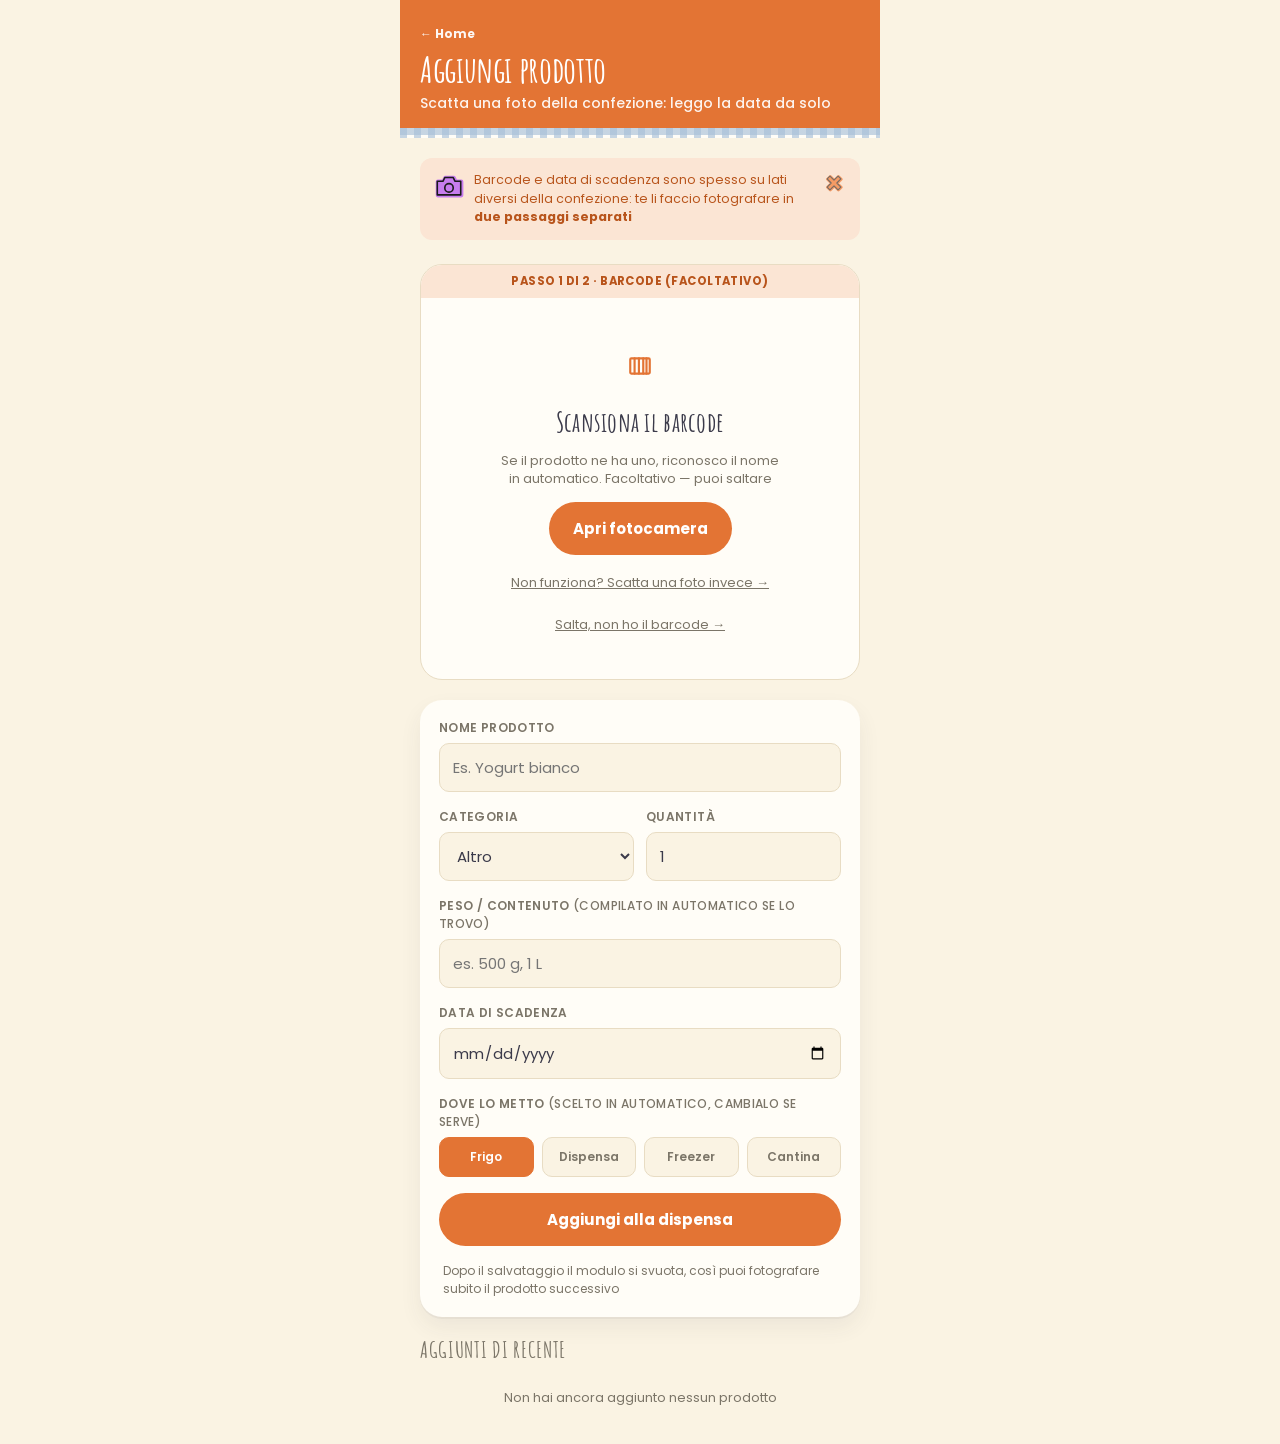
==== aggiungi-prodotto.html @ c65308cb "Set di 35 icone SVG disegnate (contorno nero, alone a pennarello) al posto delle emoji Co-Authored-B" ====
<!DOCTYPE html>
<html lang="it">
<head>
<meta charset="UTF-8">
<meta name="viewport" content="width=device-width, initial-scale=1.0, viewport-fit=cover">
<title>Lo Stipo — Aggiungi prodotto</title>
<script src="https://cdnjs.cloudflare.com/ajax/libs/tesseract.js/5.0.4/tesseract.min.js"></script>
<script src="https://cdn.jsdelivr.net/npm/@zxing/library@0.20.0/umd/index.min.js"></script>
<style>
  :root {
    --bg: #F7F7F5;
    --surface: #FFFFFF;
    --border: #E4E4E0;
    --text: #1C1C1A;
    --text-muted: #6B6B66;
    --accent: #2F6F4E;
    --accent-soft: #E8F1EC;
    --danger: #B3413A;
    --radius: 14px;
    font-family: -apple-system, BlinkMacSystemFont, "Segoe UI", Roboto, sans-serif;
  }

  * { box-sizing: border-box; }

  body {
    margin: 0;
    background: var(--bg);
    color: var(--text);
    min-height: 100vh;
    display: flex;
    justify-content: center;
  }

  .app {
    width: 100%;
    max-width: 480px;
    min-height: 100vh;
    background: var(--bg);
    display: flex;
    flex-direction: column;
  }

  header {
    padding: 20px 20px 16px;
    border-bottom: 1px solid var(--border);
    background: var(--surface);
    position: sticky;
    top: 0;
    z-index: 5;
  }

  header h1 {
    font-size: 19px;
    margin: 0;
    font-weight: 600;
    letter-spacing: -0.01em;
  }

  header p {
    margin: 4px 0 0;
    font-size: 13px;
    color: var(--text-muted);
  }

  main {
    flex: 1;
    padding: 20px;
    display: flex;
    flex-direction: column;
    gap: 20px;
  }

  /* --- Capture zone --- */
  .tip-banner {
    background: var(--accent-soft);
    border-radius: 12px;
    padding: 13px 14px;
    display: flex;
    align-items: flex-start;
    gap: 10px;
    margin-bottom: 4px;
  }

  .tip-icon { font-size: 18px; line-height: 1.4; }

  .tip-text {
    flex: 1;
    font-size: 12.5px;
    line-height: 1.5;
    color: var(--accent-ink);
  }

  .tip-dismiss {
    background: none;
    border: none;
    color: var(--accent-ink);
    opacity: 0.6;
    font-size: 14px;
    cursor: pointer;
    padding: 2px;
    flex-shrink: 0;
  }

  .capture-card {
    background: var(--surface);
    border: 1px solid var(--border);
    border-radius: var(--radius);
    overflow: hidden;
  }

  .step-indicator {
    font-size: 11.5px;
    font-weight: 700;
    text-transform: uppercase;
    letter-spacing: 0.04em;
    color: var(--accent-ink);
    background: var(--accent-soft);
    padding: 8px 16px;
    text-align: center;
  }

  .back-to-step-link {
    display: block;
    width: 100%;
    text-align: left;
    background: none;
    border: none;
    border-bottom: 1px solid var(--border);
    color: var(--text-muted);
    font-size: 12px;
    font-weight: 600;
    padding: 10px 16px;
    cursor: pointer;
  }

  .capture-empty {
    padding: 40px 20px;
    text-align: center;
    display: flex;
    flex-direction: column;
    align-items: center;
    gap: 14px;
  }

  .capture-icon {
    width: 56px;
    height: 56px;
    border-radius: 50%;
    background: var(--accent-soft);
    display: flex;
    align-items: center;
    justify-content: center;
  }

  .capture-icon svg { width: 26px; height: 26px; stroke: var(--accent); }

  .capture-empty h2 {
    font-size: 15px;
    margin: 0;
    font-weight: 600;
  }

  .capture-empty p {
    font-size: 13px;
    color: var(--text-muted);
    margin: 0;
    max-width: 280px;
    line-height: 1.4;
  }

  .btn {
    appearance: none;
    border: none;
    border-radius: 10px;
    padding: 13px 20px;
    font-size: 15px;
    font-weight: 600;
    cursor: pointer;
    display: inline-flex;
    align-items: center;
    justify-content: center;
    gap: 8px;
    transition: transform 0.08s ease, opacity 0.15s ease;
    width: 100%;
  }
  .btn:active { transform: scale(0.98); }
  .btn:disabled { opacity: 0.5; cursor: not-allowed; }

  .btn-primary { background: var(--accent); color: white; }
  .btn-secondary { background: var(--accent-soft); color: var(--accent-ink); }
  .btn-ghost { background: transparent; color: var(--text-muted); }

  .live-scan-wrap {
    position: relative;
    background: #000;
    overflow: hidden;
  }

  #barcode-video {
    width: 100%;
    display: block;
    max-height: 300px;
    object-fit: cover;
  }

  .scan-target-box {
    position: absolute;
    top: 50%;
    left: 50%;
    transform: translate(-50%, -50%);
    width: 78%;
    height: 34%;
    border: 2px solid var(--accent);
    border-radius: 10px;
    box-shadow: 0 0 0 2000px rgba(0,0,0,0.35);
    pointer-events: none;
  }

  .scan-hint {
    text-align: center;
    font-size: 12.5px;
    color: var(--text-muted);
    padding: 12px 16px 4px;
  }

  .error-banner-inline {
    margin: 0 16px 10px;
    background: var(--danger-soft);
    color: var(--danger);
    border-radius: 10px;
    padding: 11px 13px;
    font-size: 12.5px;
    line-height: 1.5;
  }

  .manual-entry-link {
    background: none;
    border: none;
    color: var(--text-muted);
    font-size: 13px;
    text-decoration: underline;
    cursor: pointer;
    padding: 4px 0;
    font-family: inherit;
  }


  /* --- Wizard data --- */
  .wiz { padding: 18px 16px 8px; }
  .wiz-title { font-size: 18px; margin: 0 0 12px; }
  .wiz-summary { display: flex; align-items: center; gap: 6px; margin-bottom: 12px; }
  .wiz-part { flex: 1; border: 1.5px dashed var(--border); background: var(--surface); border-radius: 10px; padding: 10px 4px; font-size: 14px; font-weight: 700; color: var(--text-muted); cursor: pointer; font-family: inherit; }
  .wiz-part.active { border-style: solid; border-color: var(--accent-ink); color: var(--accent-ink); background: var(--accent-soft); }
  .wiz-part.filled { border-style: solid; border-color: var(--border); color: var(--text); }
  .wiz-sep { color: var(--text-muted); font-weight: 700; }
  .wiz-msg { font-size: 15px; font-weight: 700; color: var(--accent-ink); margin: 0 0 10px; }
  .wiz-hint { font-size: 12.5px; color: var(--text-muted); margin: 0 0 10px; }
  .wiz-grid { display: grid; gap: 8px; }
  .wiz-grid.cols-3 { grid-template-columns: repeat(3, 1fr); }
  .wiz-grid.cols-4 { grid-template-columns: repeat(4, 1fr); }
  .wiz-grid.cols-7 { grid-template-columns: repeat(7, 1fr); }
  .wiz-btn { border: 1px solid var(--border); background: var(--surface); border-radius: 12px; padding: 14px 0; font-size: 16px; font-weight: 700; color: var(--text); cursor: pointer; font-family: inherit; }
  .wiz-btn.small { padding: 11px 0; font-size: 14px; }
  .wiz-btn:active { background: var(--accent-soft); border-color: var(--accent-ink); }
  .wiz-btn:disabled { opacity: .35; }
  .wiz-skip { margin-top: 10px; width: 100%; border: 1.5px solid var(--accent); background: transparent; color: var(--accent-ink); border-radius: 12px; padding: 13px; font-size: 14px; font-weight: 700; cursor: pointer; font-family: inherit; }
  .wiz-done { display: flex; align-items: center; justify-content: space-between; gap: 10px; background: var(--accent-soft); border-radius: 12px; padding: 14px; }
  .wiz-done b { font-size: 17px; color: var(--accent-ink); }
  .wiz-extra { margin-top: 14px; padding-top: 12px; border-top: 1px solid var(--border); }
  .wiz-extra input { width: 100%; padding: 12px; border: 1px solid var(--border); border-radius: 10px; font-size: 15px; font-family: inherit; }
  .planb-wrap { padding: 4px 16px 14px; text-align: center; }
  .nodb { padding: 0 16px 6px; }
  .nodb label { display:block; font-size: 13px; font-weight: 700; margin-bottom: 6px; }
  .nodb input[type=text] { width:100%; padding: 12px; border: 1px solid var(--border); border-radius: 10px; font-size: 15px; font-family: inherit; }
  .nodb-thumb { width: 64px; height: 64px; object-fit: cover; border-radius: 10px; border: 1px solid var(--border); display:none; }

  #camera-input { display: none; }

  .preview-wrap {
    position: relative;
  }

  .preview-wrap img {
    width: 100%;
    display: block;
    max-height: 280px;
    object-fit: cover;
  }

  .retake-btn {
    position: absolute;
    top: 12px;
    right: 12px;
    background: rgba(28,28,26,0.65);
    color: white;
    border: none;
    border-radius: 8px;
    padding: 7px 12px;
    font-size: 12px;
    font-weight: 600;
    cursor: pointer;
    backdrop-filter: blur(4px);
  }

  /* --- OCR status --- */
  .ocr-status {
    display: flex;
    align-items: center;
    gap: 10px;
    padding: 12px 16px;
    font-size: 13px;
    color: var(--text-muted);
    border-top: 1px solid var(--border);
  }

  .barcode-status {
    display: flex;
    align-items: center;
    padding: 10px 16px;
    font-size: 12.5px;
    color: var(--accent-ink);
    background: var(--accent-soft);
  }

  .barcode-status.found { background: var(--blue-soft, #E3ECF5); color: #3F6A93; font-size: 14px; font-weight: 700; }

  .spinner {
    width: 15px;
    height: 15px;
    border: 2px solid var(--border);
    border-top-color: var(--accent-ink);
    border-radius: 50%;
    animation: spin 0.7s linear infinite;
    flex-shrink: 0;
  }

  @keyframes spin { to { transform: rotate(360deg); } }

  .date-confirm-panel {
    padding: 18px 16px;
    border-top: 1px solid var(--border);
  }

  .confirm-label {
    font-size: 12px;
    color: var(--text-muted);
    margin: 0 0 6px;
    font-weight: 600;
    text-transform: uppercase;
    letter-spacing: 0.03em;
    text-align: center;
  }

  .confirm-date-big {
    font-size: 26px;
    font-weight: 700;
    text-align: center;
    letter-spacing: -0.01em;
    margin-bottom: 4px;
  }

  .confirm-question {
    font-size: 13.5px;
    color: var(--text-muted);
    text-align: center;
    margin: 0 0 14px;
  }

  .confirm-actions {
    display: flex;
    gap: 8px;
  }

  .btn-confirm { width: auto; flex: 1; padding: 12px 10px; font-size: 13.5px; }

  .alt-dates-row {
    margin-top: 16px;
    padding-top: 14px;
    border-top: 1px dashed var(--border);
  }

  .alt-dates-label {
    font-size: 12px;
    color: var(--text-muted);
    margin: 0 0 8px;
    text-align: center;
  }

  .date-chip-row {
    display: flex;
    flex-wrap: wrap;
    gap: 8px;
    justify-content: center;
  }

  .date-chip {
    background: var(--accent-soft);
    color: var(--accent-ink);
    border: 1px solid transparent;
    border-radius: 999px;
    padding: 7px 14px;
    font-size: 13px;
    font-weight: 600;
    cursor: pointer;
  }

  .date-chip.selected {
    background: var(--accent);
    color: white;
  }

  .confirmed-badge {
    display: flex;
    align-items: center;
    justify-content: center;
    gap: 8px;
    color: var(--accent-ink);
    font-weight: 700;
    font-size: 14px;
  }

  .confirmed-badge svg {
    width: 18px;
    height: 18px;
    stroke: var(--accent);
    stroke-width: 3;
    background: var(--accent-soft);
    border-radius: 50%;
    padding: 3px;
    box-sizing: content-box;
  }

  /* --- Form --- */
  .form-card {
    background: var(--surface);
    border: 1px solid var(--border);
    border-radius: var(--radius);
    padding: 18px;
    display: flex;
    flex-direction: column;
    gap: 16px;
  }

  .field label {
    display: block;
    font-size: 12px;
    font-weight: 600;
    color: var(--text-muted);
    text-transform: uppercase;
    letter-spacing: 0.03em;
    margin-bottom: 6px;
  }

  .field input,
  .field select {
    width: 100%;
    padding: 12px 13px;
    border-radius: 10px;
    border: 1px solid var(--border);
    background: var(--bg);
    font-size: 15px;
    color: var(--text);
    font-family: inherit;
  }

  .field input:focus,
  .field select:focus {
    outline: 2px solid var(--accent);
    outline-offset: -1px;
    background: var(--surface);
  }

  .new-category-row {
    display: flex;
    gap: 8px;
    margin-top: 8px;
  }

  .new-category-row input {
    flex: 1;
    padding: 10px 12px;
    border-radius: 8px;
    border: 1px solid var(--border);
    background: var(--surface);
    font-size: 13.5px;
    font-family: inherit;
    color: var(--text);
  }

  .new-category-save-btn {
    background: var(--accent);
    color: white;
    border: none;
    border-radius: 8px;
    padding: 0 14px;
    font-size: 13px;
    font-weight: 600;
    cursor: pointer;
  }

  .row-2 {
    display: grid;
    grid-template-columns: 1fr 1fr;
    gap: 12px;
  }

  .location-row {
    display: grid;
    grid-template-columns: repeat(4, 1fr);
    gap: 8px;
  }

  .location-pill {
    border: 1px solid var(--border);
    background: var(--bg);
    border-radius: 10px;
    padding: 10px 4px;
    text-align: center;
    font-size: 12px;
    font-weight: 600;
    color: var(--text-muted);
    cursor: pointer;
  }

  .location-pill.selected {
    border-color: var(--accent-ink);
    background: var(--accent-soft);
    color: var(--accent-ink);
  }

  /* --- Toast --- */
  .toast {
    position: fixed;
    bottom: 24px;
    left: 50%;
    transform: translateX(-50%) translateY(20px);
    background: var(--text);
    color: white;
    padding: 12px 20px;
    border-radius: 999px;
    font-size: 13px;
    font-weight: 600;
    opacity: 0;
    transition: all 0.25s ease;
    pointer-events: none;
    white-space: nowrap;
  }

  .toast.show {
    opacity: 1;
    transform: translateX(-50%) translateY(0);
  }

  /* --- Recent list --- */
  .recent-section h3 {
    font-size: 13px;
    color: var(--text-muted);
    text-transform: uppercase;
    letter-spacing: 0.03em;
    margin: 0 0 10px;
  }

  .recent-item {
    display: flex;
    align-items: center;
    justify-content: space-between;
    background: var(--surface);
    border: 1px solid var(--border);
    border-radius: 10px;
    padding: 12px 14px;
    margin-bottom: 8px;
    font-size: 14px;
  }

  .recent-item .name { font-weight: 600; }
  .recent-item .meta { font-size: 12px; color: var(--text-muted); margin-top: 2px; }
  .recent-item .badge {
    font-size: 12px;
    font-weight: 700;
    padding: 4px 9px;
    border-radius: 999px;
    background: var(--accent-soft);
    color: var(--accent-ink);
    white-space: nowrap;
  }

  .empty-recent {
    font-size: 13px;
    color: var(--text-muted);
    text-align: center;
    padding: 16px 0;
  }

  .hint {
    font-size: 12px;
    color: var(--text-muted);
    line-height: 1.5;
    display: flex;
    gap: 8px;
    padding: 0 4px;
  }
</style>
<script src="storage-shim.js?v=7"></script>
<script src="scanner.js?v=7"></script>
<script src="date-reader.js?v=7"></script>
<script src="product-rules.js?v=10"></script>
<script src="date-picker.js?v=9"></script>
<link rel="preconnect" href="https://fonts.googleapis.com">
<link href="https://fonts.googleapis.com/css2?family=Amatic+SC:wght@700&family=Poppins:wght@400;500;600;700&display=swap" rel="stylesheet">
<link rel="stylesheet" href="theme.css?v=5">
<link rel="icon" type="image/svg+xml" href="assets/logo.svg">
<link rel="apple-touch-icon" href="assets/icon-180.png">
<link rel="manifest" href="manifest.webmanifest">
<meta name="theme-color" content="#E37434">
</head>
<body class="pg-orange">
<div class="app">
  <header>
    <a href="index.html" style="font-size: 12px; color: var(--text-muted); text-decoration: none; font-weight: 600;">← Home</a>
    <h1 style="margin-top: 6px;">Aggiungi prodotto</h1>
    <p>Scatta una foto della confezione: leggo la data da solo</p>
  </header>

  <main>
    <div id="tip-banner" class="tip-banner" style="display:none;">
      <span class="tip-icon"><img class="ic" src="assets/icons/fotocamera.svg" alt=""></span>
      <span class="tip-text">Barcode e data di scadenza sono spesso su lati diversi della confezione: te li faccio fotografare in <strong>due passaggi separati</strong></span>
      <button id="tip-dismiss-btn" class="tip-dismiss" aria-label="Chiudi suggerimento"><img class="ic" src="assets/icons/chiudi.svg" alt=""></button>
    </div>

    <div class="capture-card">
      <div class="step-indicator" id="step-indicator">Passo 1 di 2 · Barcode (facoltativo)</div>

      <!-- STEP 1: barcode -->
      <div id="step1-barcode">
        <div id="barcode-empty-state" class="capture-empty">
          <div class="capture-icon">
            <svg viewBox="0 0 24 24" fill="none" stroke-width="2" stroke-linecap="round" stroke-linejoin="round">
              <rect x="3" y="5" width="18" height="14" rx="1"></rect>
              <line x1="7" y1="5" x2="7" y2="19"></line>
              <line x1="11" y1="5" x2="11" y2="19"></line>
              <line x1="15" y1="5" x2="15" y2="19"></line>
              <line x1="18" y1="5" x2="18" y2="19"></line>
            </svg>
          </div>
          <h2>Scansiona il barcode</h2>
          <p>Se il prodotto ne ha uno, riconosco il nome in automatico. Facoltativo — puoi saltare</p>
          <button type="button" id="start-live-scan-btn" class="btn btn-primary" style="width: auto; padding-left: 24px; padding-right: 24px;">
            Apri fotocamera
          </button>
          <button type="button" id="use-static-photo-btn" class="manual-entry-link">Non funziona? Scatta una foto invece →</button>
          <button type="button" id="skip-barcode-btn" class="manual-entry-link">Salta, non ho il barcode →</button>
        </div>

        <div id="live-scan-view" style="display:none;">
          <div class="live-scan-wrap">
            <video id="barcode-video" autoplay playsinline muted></video>
            <div class="scan-target-box"></div>
          </div>
          <p class="scan-hint">Inquadra il barcode, si legge da solo</p>
          <div id="live-scan-error" class="error-banner-inline" style="display:none;"></div>
          <div style="padding: 0 16px 16px;">
            <button type="button" id="cancel-live-scan-btn" class="manual-entry-link">Annulla</button>
          </div>
        </div>

        <div id="barcode-preview-state" style="display:none;">
          <div class="preview-wrap">
            <img id="barcode-preview-img" src="" alt="Anteprima barcode">
            <button class="retake-btn" id="barcode-retake-btn">Rifai foto</button>
          </div>
          <div id="barcode-result-status" class="barcode-status">
            <span id="barcode-result-text">Cerco il barcode...</span>
          </div>
          <div id="nodb-panel" class="nodb" style="display:none;">
            <label for="nodb-name">Come si chiama il prodotto?</label>
            <input type="text" id="nodb-name" placeholder="Es. Latte Nesquik" autocomplete="off">
            <div id="nodb-suggestions" class="date-chip-row" style="margin-top:8px;"></div>
            <div style="display:flex; gap:10px; align-items:center; margin-top:10px;">
              <button type="button" id="nodb-photo-btn" class="btn btn-secondary" style="flex:1;"><img class="ic" src="assets/icons/fotocamera.svg" alt=""> Oppure fotografa il prodotto</button>
              <img id="nodb-thumb" class="nodb-thumb" alt="Foto prodotto">
            </div>
            <p id="nodb-status" style="font-size:12.5px;color:var(--text-muted);margin:6px 0 0;"></p>
            <input type="file" id="nodb-photo-input" accept="image/*" capture="environment" style="display:none;">
          </div>
          <div style="padding: 14px 16px;">
            <button type="button" id="continue-to-step2-btn" class="btn btn-primary">Continua → Scadenza</button>
          </div>
        </div>

        <input type="file" id="barcode-input" accept="image/*" capture="environment" style="display:none;">
      </div>

      <!-- STEP 2: data di scadenza -->
      <div id="step2-date" style="display:none;">
        <button type="button" id="back-to-barcode-btn" class="back-to-step-link">← Torna al barcode</button>

        <div id="date-wizard" class="wiz">
          <h2 class="wiz-title">Quando scade?</h2>
          <div id="date-picker-mount"></div>
        </div>

        <div class="planb-wrap">
          <button type="button" id="toggle-planb-btn" class="manual-entry-link"><img class="ic" src="assets/icons/fotocamera.svg" alt=""> Piano B: provo a leggerla con la fotocamera (sperimentale)</button>
        </div>

        <div id="capture-empty-state" class="capture-empty" style="display:none;">
          <div class="capture-icon">
            <svg viewBox="0 0 24 24" fill="none" stroke-width="2" stroke-linecap="round" stroke-linejoin="round">
              <path d="M23 19a2 2 0 0 1-2 2H3a2 2 0 0 1-2-2V8a2 2 0 0 1 2-2h4l2-3h6l2 3h4a2 2 0 0 1 2 2z"></path>
              <circle cx="12" cy="13" r="4"></circle>
            </svg>
          </div>
          <h2>Piano B · fotocamera</h2>
          <p>Inquadra la data stampata sulla confezione, meglio se a fuoco e ben illuminata</p>
          <button type="button" id="start-live-date-btn" class="btn btn-primary" style="width: auto; padding-left: 24px; padding-right: 24px;">
            Leggi la data con la fotocamera
          </button>
          <label for="camera-input" class="manual-entry-link" style="cursor:pointer;">Preferisco scattare una foto →</label>
          <button type="button" id="manual-entry-link" class="manual-entry-link">↑ Torno a inserirla a mano</button>
        </div>

        <div id="live-date-view" style="display:none;">
          <div class="live-scan-wrap" id="date-video-wrap" style="margin:0 auto;">
            <video id="date-video" autoplay playsinline muted style="width:100%;height:100%;max-height:none;object-fit:cover;"></video>
            <div class="scan-target-box" style="width:90%;height:30%;"></div>
          </div>
          <p class="scan-hint" id="live-date-hint">Avvio…</p>
          <div style="padding:0 16px;"><img id="date-debug-img" alt="" style="width:100%;max-height:90px;object-fit:contain;background:#fff;border:1px solid var(--border);border-radius:8px;display:none;"></div>
          <div id="live-date-error" class="error-banner-inline" style="display:none;"></div>
          <div style="padding: 0 16px 8px;">
            <button type="button" id="read-now-btn" class="btn btn-secondary"><img class="ic" src="assets/icons/fotocamera.svg" alt=""> Leggi adesso</button>
          </div>
          <div style="padding: 0 16px 16px;">
            <button type="button" id="cancel-live-date-btn" class="manual-entry-link">Preferisco scriverla io ↓</button>
          </div>
        </div>

        <div id="preview-state" style="display:none;">
          <div class="preview-wrap">
            <img id="preview-img" src="" alt="Anteprima prodotto">
            <button class="retake-btn" id="retake-btn">Rifai foto</button>
          </div>
          <div id="ocr-status" class="ocr-status" style="display:none;">
            <div class="spinner"></div>
            <span id="ocr-status-text">Leggo l'etichetta...</span>
          </div>
          <div id="date-confirm-panel" class="date-confirm-panel" style="display:none;">
            <div id="date-found-view">
              <p class="confirm-label">Data trovata nella foto</p>
              <div class="confirm-date-big" id="confirm-date-text">—</div>
              <p class="confirm-question">È corretta?</p>
              <div class="confirm-actions">
                <button class="btn btn-primary btn-confirm" id="confirm-yes-btn"><img class="ic" src="assets/icons/conferma.svg" alt=""> Sì, è corretta</button>
                <button class="btn btn-secondary btn-confirm" id="confirm-edit-btn"><img class="ic" src="assets/icons/modifica.svg" alt=""> Modifica</button>
              </div>
              <div id="alt-dates-row" class="alt-dates-row" style="display:none;">
                <p class="alt-dates-label">Altre date trovate nella foto</p>
                <div class="date-chip-row" id="alt-dates-chips"></div>
              </div>
            </div>
            <div id="date-notfound-view" style="display:none;">
              <p class="confirm-label">Non sono riuscito a leggere una data</p>
              <p class="confirm-question" style="margin-top:2px;">Inseriscila tu qui sotto, nel campo "Data di scadenza" ↓</p>
            </div>
            <div id="date-confirmed-view" style="display:none;">
              <div class="confirmed-badge">
                <svg viewBox="0 0 24 24" fill="none" stroke-linecap="round" stroke-linejoin="round"><polyline points="20 6 9 17 4 12"></polyline></svg>
                <span id="confirmed-date-text">Data confermata</span>
              </div>
            </div>
          </div>
        </div>

        <input type="file" id="camera-input" accept="image/*" capture="environment">
      </div>
    </div>

    <div class="form-card">
      <div class="field">
        <label for="product-name">Nome prodotto</label>
        <input type="text" id="product-name" placeholder="Es. Yogurt bianco">
      </div>

      <div class="row-2">
        <div class="field">
          <label for="product-category">Categoria</label>
          <select id="product-category">
            <option value="latticini">🥛 Latticini</option>
            <option value="carne">🥩 Carne</option>
            <option value="pesce">🐟 Pesce</option>
            <option value="frutta_verdura">🥦 Frutta e verdura</option>
            <option value="dispensa_secca">🥫 Dispensa</option>
            <option value="uova">🥚 Uova</option>
            <option value="surgelati">🧊 Surgelati</option>
            <option value="bevande">🥤 Bevande</option>
            <option value="altro" selected>Altro</option>
            <option value="__new__">+ Nuova categoria...</option>
          </select>
          <div id="new-category-row" class="new-category-row" style="display:none;">
            <input type="text" id="new-category-input" placeholder="Nome categoria">
            <button type="button" id="new-category-save" class="new-category-save-btn">Salva</button>
          </div>
        </div>
        <div class="field">
          <label for="product-qty">Quantità</label>
          <input type="number" id="product-qty" value="1" min="1">
        </div>
      </div>

      <div class="field">
        <label for="product-weight">Peso / contenuto <span style="font-weight:500;color:var(--text-muted);">(compilato in automatico se lo trovo)</span></label>
        <input type="text" id="product-weight" placeholder="es. 500 g, 1 L" maxlength="24">
      </div>

      <div class="field">
        <label for="product-date">Data di scadenza</label>
        <input type="date" id="product-date">
      </div>

      <div class="field">
        <label>Dove lo metto <span style="font-weight:500;color:var(--text-muted);">(scelto in automatico, cambialo se serve)</span></label>
        <div class="location-row" id="location-row">
          <div class="location-pill selected" data-location="frigo">Frigo</div>
          <div class="location-pill" data-location="dispensa">Dispensa</div>
          <div class="location-pill" data-location="freezer">Freezer</div>
          <div class="location-pill" data-location="cantina">Cantina</div>
        </div>
      </div>

      <button class="btn btn-primary" id="save-btn">Aggiungi alla dispensa</button>
      <div class="hint">Dopo il salvataggio il modulo si svuota, così puoi fotografare subito il prodotto successivo</div>
    </div>

    <div class="recent-section">
      <h3>Aggiunti di recente</h3>
      <div id="recent-list"></div>
    </div>
  </main>
</div>

<div class="toast" id="toast"></div>

<script>
(function () {
  const cameraInput = document.getElementById('camera-input');
  const captureEmptyState = document.getElementById('capture-empty-state');
  const manualEntryLink = document.getElementById('manual-entry-link');
  const previewState = document.getElementById('preview-state');
  const previewImg = document.getElementById('preview-img');
  const retakeBtn = document.getElementById('retake-btn');
  const ocrStatus = document.getElementById('ocr-status');
  const ocrStatusText = document.getElementById('ocr-status-text');
  const tipBanner = document.getElementById('tip-banner');
  const tipDismissBtn = document.getElementById('tip-dismiss-btn');
  const dateConfirmPanel = document.getElementById('date-confirm-panel');
  const dateFoundView = document.getElementById('date-found-view');
  const dateNotfoundView = document.getElementById('date-notfound-view');
  const dateConfirmedView = document.getElementById('date-confirmed-view');
  const confirmDateText = document.getElementById('confirm-date-text');
  const confirmedDateText = document.getElementById('confirmed-date-text');
  const confirmYesBtn = document.getElementById('confirm-yes-btn');
  const confirmEditBtn = document.getElementById('confirm-edit-btn');
  const altDatesRow = document.getElementById('alt-dates-row');
  const altDatesChips = document.getElementById('alt-dates-chips');
  const productDateInput = document.getElementById('product-date');
  const productNameInput = document.getElementById('product-name');

  // Step 1 (barcode)
  const stepIndicator = document.getElementById('step-indicator');
  const step1Barcode = document.getElementById('step1-barcode');
  const step2Date = document.getElementById('step2-date');
  const barcodeInput = document.getElementById('barcode-input');
  const barcodeEmptyState = document.getElementById('barcode-empty-state');
  const barcodePreviewState = document.getElementById('barcode-preview-state');
  const barcodePreviewImg = document.getElementById('barcode-preview-img');
  const barcodeRetakeBtn = document.getElementById('barcode-retake-btn');
  const barcodeResultStatus = document.getElementById('barcode-result-status');
  const barcodeResultText = document.getElementById('barcode-result-text');
  const skipBarcodeBtn = document.getElementById('skip-barcode-btn');
  const continueToStep2Btn = document.getElementById('continue-to-step2-btn');
  const backToBarcodeBtn = document.getElementById('back-to-barcode-btn');
  const startLiveScanBtn = document.getElementById('start-live-scan-btn');
  const useStaticPhotoBtn = document.getElementById('use-static-photo-btn');
  const cancelLiveScanBtn = document.getElementById('cancel-live-scan-btn');
  const liveScanView = document.getElementById('live-scan-view');
  const barcodeVideo = document.getElementById('barcode-video');
  const liveScanError = document.getElementById('live-scan-error');
  let liveScanControls = null;

  manualEntryLink.addEventListener('click', () => {
    captureEmptyState.style.display = 'none';
    document.getElementById('date-wizard').scrollIntoView({ behavior: 'smooth', block: 'start' });
  });
  const productCategoryInput = document.getElementById('product-category');
  const newCategoryRow = document.getElementById('new-category-row');
  const newCategoryInput = document.getElementById('new-category-input');
  const newCategorySaveBtn = document.getElementById('new-category-save');
  const productQtyInput = document.getElementById('product-qty');
  const productWeightInput = document.getElementById('product-weight');
  let currentDiet = null;
  const locationRow = document.getElementById('location-row');
  const saveBtn = document.getElementById('save-btn');
  const toast = document.getElementById('toast');
  const recentList = document.getElementById('recent-list');

  let selectedLocation = 'frigo';

  // --- Location pills ---
  locationRow.addEventListener('click', (e) => {
    const pill = e.target.closest('.location-pill');
    if (!pill) return;
    document.querySelectorAll('.location-pill').forEach(p => p.classList.remove('selected'));
    pill.classList.add('selected');
    selectedLocation = pill.dataset.location;
  });

  // --- Toast helper ---
  function showToast(msg) {
    toast.textContent = msg;
    toast.classList.add('show');
    setTimeout(() => toast.classList.remove('show'), 2200);
  }

  // --- Navigazione tra i due step ---
  function goToStep2() {
    step1Barcode.style.display = 'none';
    step2Date.style.display = 'block';
    stepIndicator.textContent = 'Passo 2 di 2 · Data di scadenza';
  }

  function goToStep1() {
    stopLiveScan();
    stopLiveDate();
    liveDateView.style.display = 'none';
    step1Barcode.style.display = 'block';
    step2Date.style.display = 'none';
    stepIndicator.textContent = 'Passo 1 di 2 · Barcode (facoltativo)';
  }

  skipBarcodeBtn.addEventListener('click', () => { stopLiveScan(); goToStep2(); });
  continueToStep2Btn.addEventListener('click', () => { stopLiveScan(); goToStep2(); });
  backToBarcodeBtn.addEventListener('click', goToStep1);

  // --- Scansione live (metodo principale) ---
  startLiveScanBtn.addEventListener('click', startLiveScan);
  cancelLiveScanBtn.addEventListener('click', () => {
    stopLiveScan();
    liveScanView.style.display = 'none';
    barcodeEmptyState.style.display = 'flex';
  });

  useStaticPhotoBtn.addEventListener('click', () => {
    barcodeInput.click();
  });

  // Limita il lettore ai soli formati barcode reali (EAN/UPC/Code128), riduce i falsi positivi
  function createBarcodeReader() {
    if (ZXing.DecodeHintType && ZXing.BarcodeFormat) {
      const hints = new Map();
      hints.set(ZXing.DecodeHintType.POSSIBLE_FORMATS, [
        ZXing.BarcodeFormat.EAN_13,
        ZXing.BarcodeFormat.EAN_8,
        ZXing.BarcodeFormat.UPC_A,
        ZXing.BarcodeFormat.UPC_E,
        ZXing.BarcodeFormat.CODE_128
      ]);
      return new ZXing.BrowserMultiFormatReader(hints);
    }
    return new ZXing.BrowserMultiFormatReader();
  }

  function startLiveScan() {
    barcodeEmptyState.style.display = 'none';
    liveScanView.style.display = 'block';
    liveScanError.style.display = 'none';
    const hint = liveScanView.querySelector('.scan-hint');

    stopLiveScan();
    liveScanControls = window.startBarcodeScan({
      video: barcodeVideo,
      onStatus: (msg) => { hint.textContent = msg; },
      onError: (msg) => {
        liveScanControls = null;
        hint.textContent = 'Scansione non avviata';
        liveScanError.style.display = 'block';
        liveScanError.textContent = msg + ' Puoi usare la foto o saltare.';
      },
      onResult: (text) => {
        liveScanControls = null;
        liveScanView.style.display = 'none';
        barcodePreviewState.style.display = 'block';
        barcodePreviewImg.style.display = 'none';
        lookupOpenFoodFacts(text);
      }
    });
  }

  function stopLiveScan() {
    if (liveScanControls) {
      liveScanControls();
      liveScanControls = null;
    }
  }

  // --- Cattura foto barcode statica (fallback) ---
  barcodeInput.addEventListener('change', (e) => {
    const file = e.target.files[0];
    if (!file) return;

    const reader = new FileReader();
    reader.onload = (evt) => {
      barcodePreviewImg.src = evt.target.result;
      barcodeEmptyState.style.display = 'none';
      barcodePreviewState.style.display = 'block';
      runBarcodeDetection(evt.target.result);
    };
    reader.readAsDataURL(file);
  });

  barcodeRetakeBtn.addEventListener('click', () => {
    productWeightInput.value = '';
    currentDiet = null;
    const _db = document.getElementById('diet-banner'); if (_db) _db.remove();
    barcodeInput.value = '';
    barcodePreviewImg.style.display = '';
    barcodeEmptyState.style.display = 'flex';
    barcodePreviewState.style.display = 'none';
  });

  // --- Lettura live della data (step 2) ---
  const startLiveDateBtn = document.getElementById('start-live-date-btn');
  const cancelLiveDateBtn = document.getElementById('cancel-live-date-btn');
  const liveDateView = document.getElementById('live-date-view');
  const dateVideo = document.getElementById('date-video');
  const liveDateHint = document.getElementById('live-date-hint');
  const liveDateError = document.getElementById('live-date-error');
  let stopDateScan = null;

  function stopLiveDate() {
    if (stopDateScan) { stopDateScan(); stopDateScan = null; }
  }

  startLiveDateBtn.addEventListener('click', () => {
    captureEmptyState.style.display = 'none';
    liveDateView.style.display = 'block';
    liveDateError.style.display = 'none';
    stopLiveDate();
    stopDateScan = window.DateReader.startDateScan({
      video: dateVideo,
      onStatus: (m) => { liveDateHint.textContent = m; },
      onDebug: (url) => { const d = document.getElementById('date-debug-img'); d.src = url; d.style.display = 'block'; },
      onVideoReady: (w, h) => {
        const wrap = document.getElementById('date-video-wrap');
        wrap.style.aspectRatio = w + ' / ' + h;
        wrap.style.maxWidth = Math.round(window.innerHeight * 0.55 * (w / h)) + 'px';
      },
      onError: (m) => {
        stopDateScan = null;
        liveDateHint.textContent = 'Lettura non avviata';
        liveDateError.style.display = 'block';
        liveDateError.textContent = m + ' Puoi scattare una foto o scrivere la data.';
        captureEmptyState.style.display = 'flex';
      },
      onFound: (dates, snap) => {
        stopDateScan = null;
        liveDateView.style.display = 'none';
        previewImg.src = snap;
        previewState.style.display = 'block';
        showDateSuggestions(dates);
      }
    });
  });

  document.getElementById('read-now-btn').addEventListener('click', () => {
    if (stopDateScan && stopDateScan.readNow) stopDateScan.readNow();
  });

  cancelLiveDateBtn.addEventListener('click', () => {
    stopLiveDate();
    liveDateView.style.display = 'none';
    captureEmptyState.style.display = 'flex';
    productDateInput.focus();
  });

  // --- Selettore data a un tocco ---
  let pickerSyncing = false;
  const datePicker = window.DatePicker.mount(document.getElementById('date-picker-mount'), {
    onPick(iso) {
      pickerSyncing = true;
      productDateInput.value = iso;
      productDateInput.dispatchEvent(new Event('change'));
      pickerSyncing = false;
    }
  });
  // la data può cambiare anche da fuori (lettura con fotocamera, modifica manuale)
  productDateInput.addEventListener('change', () => {
    if (pickerSyncing) return;
    datePicker.setValue(productDateInput.value || null);
  });

  document.getElementById('toggle-planb-btn').addEventListener('click', () => {
    const open = captureEmptyState.style.display === 'none';
    captureEmptyState.style.display = open ? 'flex' : 'none';
    if (open) captureEmptyState.scrollIntoView({ behavior: 'smooth', block: 'center' });
  });

  // --- Prodotto non nel database: nome a mano o foto ---
  const nodbPanel = document.getElementById('nodb-panel');
  const nodbName = document.getElementById('nodb-name');
  const nodbSuggestions = document.getElementById('nodb-suggestions');
  const nodbPhotoBtn = document.getElementById('nodb-photo-btn');
  const nodbPhotoInput = document.getElementById('nodb-photo-input');
  const nodbThumb = document.getElementById('nodb-thumb');
  const nodbStatus = document.getElementById('nodb-status');
  let productPhoto = null;

  function showNoDb() {
    nodbPanel.style.display = 'block';
    nodbName.value = productNameInput.value;
  }
  function hideNoDb() { nodbPanel.style.display = 'none'; }
  nodbName.addEventListener('input', () => { productNameInput.value = nodbName.value; });
  nodbPhotoBtn.addEventListener('click', () => nodbPhotoInput.click());

  function downscale(dataUrl, maxSide, quality) {
    return new Promise((resolve) => {
      const img = new Image();
      img.onload = () => {
        const k = Math.min(1, maxSide / Math.max(img.width, img.height));
        const c = document.createElement('canvas');
        c.width = Math.round(img.width * k); c.height = Math.round(img.height * k);
        c.getContext('2d').drawImage(img, 0, 0, c.width, c.height);
        resolve(c.toDataURL('image/jpeg', quality));
      };
      img.onerror = () => resolve(null);
      img.src = dataUrl;
    });
  }

  nodbPhotoInput.addEventListener('change', (e) => {
    const file = e.target.files[0];
    if (!file) return;
    const reader = new FileReader();
    reader.onload = async (evt) => {
      const thumb = await downscale(evt.target.result, 320, 0.6);
      if (thumb) { productPhoto = thumb; nodbThumb.src = thumb; nodbThumb.style.display = 'block'; }
      nodbSuggestions.innerHTML = '';
      if (typeof Tesseract === 'undefined') { nodbStatus.textContent = 'Foto salvata. Scrivi il nome qui sopra.'; return; }
      nodbStatus.textContent = 'Foto salvata. Provo a leggere il nome sulla confezione…';
      try {
        const big = await downscale(evt.target.result, 1400, 0.85);
        const { data } = await Tesseract.recognize(big, 'ita');
        const lines = data.text.split(/\n+/).map((l) => l.replace(/[^A-Za-zÀ-ÿ0-9' &%.-]/g, ' ').replace(/\s+/g, ' ').trim())
          .filter((l) => l.length >= 4 && (l.match(/[A-Za-zÀ-ÿ]/g) || []).length / l.length > 0.7)
          .slice(0, 4);
        if (lines.length) {
          nodbStatus.textContent = 'Tocca il nome giusto, oppure scrivilo tu:';
          lines.forEach((l) => {
            const chip = document.createElement('div');
            chip.className = 'date-chip'; chip.textContent = l;
            chip.addEventListener('click', () => { nodbName.value = l; productNameInput.value = l; });
            nodbSuggestions.appendChild(chip);
          });
        } else {
          nodbStatus.textContent = 'Foto salvata. Non riesco a leggere il nome: scrivilo qui sopra.';
        }
      } catch (err) {
        nodbStatus.textContent = 'Foto salvata. Scrivi il nome qui sopra.';
      }
    };
    reader.readAsDataURL(file);
  });

  // --- Cattura foto data (step 2) ---
  cameraInput.addEventListener('change', (e) => {
    const file = e.target.files[0];
    if (!file) return;

    const reader = new FileReader();
    reader.onload = (evt) => {
      previewImg.src = evt.target.result;
      captureEmptyState.style.display = 'none';
      previewState.style.display = 'block';
      dateConfirmPanel.style.display = 'none';
      runOCR(evt.target.result);
    };
    reader.readAsDataURL(file);
  });

  retakeBtn.addEventListener('click', () => {
    cameraInput.value = '';
    captureEmptyState.style.display = 'none';
    previewState.style.display = 'none';
    dateConfirmPanel.style.display = 'none';
    ocrStatus.style.display = 'none';
  });

  // --- Barcode + Open Food Facts ---
  function runBarcodeDetection(imageDataUrl) {
    barcodeResultText.textContent = 'Cerco il barcode nella foto...';

    if (typeof ZXing === 'undefined') {
      barcodeResultText.textContent = 'Lettore barcode non disponibile, nessun problema: continua pure';
      return;
    }

    const codeReader = createBarcodeReader();
    codeReader.decodeFromImageUrl(imageDataUrl)
      .then((result) => {
        const barcode = result.getText();
        lookupOpenFoodFacts(barcode);
      })
      .catch(() => {
        barcodeResultText.textContent = '🤔 Barcode non riconosciuto in questa foto — puoi riprovare o continuare comunque';
      });
  }

  let currentBarcode = null;

  function setLocation(loc) {
    selectedLocation = loc;
    document.querySelectorAll('.location-pill').forEach((p) => p.classList.toggle('selected', p.dataset.location === loc));
  }

  function lookupOpenFoodFacts(barcode) {
    currentBarcode = barcode;
    barcodeResultStatus.classList.remove('found');
    barcodeResultText.textContent = 'Codice letto, riconosco il prodotto...';

    window.ProductRules.lookup(barcode).then((info) => {
      // posizione e categoria scelte in automatico (modificabili più sotto)
      setLocation(info.location);
      currentDiet = info.diet || null;
      if (info.weight && !productWeightInput.value.trim()) productWeightInput.value = info.weight;
      window.ProductRules.dietCheck(info).then((chk) => window.ProductRules.showDietAlert(info.name, chk));
      if (productCategoryInput.querySelector('option[value="' + info.category + '"]')) productCategoryInput.value = info.category;
      const where = window.ProductRules.LOCATION_ICON[info.location] + ' ' + window.ProductRules.LOCATION_LABEL[info.location];
      if (info.name) {
        if (!productNameInput.value.trim()) productNameInput.value = info.name;
        barcodeResultStatus.classList.add('found');
        barcodeResultText.textContent = `📦 ${info.name} → lo metto in ${where}`;
        hideNoDb();
      } else {
        barcodeResultText.textContent = `📦 Prodotto nuovo: dagli un nome qui sotto (lo metto in ${where})`;
        showNoDb();
      }
    }).catch(() => {
      barcodeResultText.textContent = '📦 Barcode letto, ma non riconosco il prodotto — dagli un nome qui sotto';
      showNoDb();
    });
  }

  // --- OCR ---
  function runOCR(imageDataUrl) {
    ocrStatus.style.display = 'flex';
    ocrStatusText.textContent = 'Leggo l\'etichetta...';

    Tesseract.recognize(imageDataUrl, 'eng', {
      logger: (m) => {
        if (m.status === 'recognizing text') {
          const pct = Math.round(m.progress * 100);
          ocrStatusText.textContent = `Leggo l'etichetta... ${pct}%`;
        }
      }
    }).then(({ data: { text } }) => {
      ocrStatus.style.display = 'none';
      const dates = extractDates(text);
      showDateSuggestions(dates);
    }).catch((err) => {
      console.error('OCR error', err);
      ocrStatus.style.display = 'none';
      showDateSuggestions([]);
    });
  }

  // --- Date extraction ---
  function extractDates(rawText) {
    return window.DateReader.parse(rawText);
  }

  function toISO(y, m, d) {
    const yy = parseInt(y, 10);
    const mm = parseInt(m, 10);
    const dd = parseInt(d, 10);
    if (mm < 1 || mm > 12 || dd < 1 || dd > 31) return null;
    return `${yy}-${String(mm).padStart(2, '0')}-${String(dd).padStart(2, '0')}`;
  }

  function isPlausibleDate(iso) {
    // scarta date troppo nel passato o troppo nel futuro (probabile lotto/errore OCR)
    const date = new Date(iso);
    const now = new Date();
    const minDate = new Date(now.getFullYear() - 1, 0, 1);
    const maxDate = new Date(now.getFullYear() + 6, 0, 1);
    return date >= minDate && date <= maxDate;
  }

  function showDateSuggestions(dates) {
    dateConfirmPanel.style.display = 'block';
    dateFoundView.style.display = 'none';
    dateNotfoundView.style.display = 'none';
    dateConfirmedView.style.display = 'none';
    altDatesRow.style.display = 'none';
    altDatesChips.innerHTML = '';

    if (dates.length === 0) {
      dateNotfoundView.style.display = 'block';
      productDateInput.focus();
      return;
    }

    const [bestGuess, ...alternatives] = dates;
    productDateInput.value = bestGuess;
    confirmDateText.textContent = formatDateIt(bestGuess);
    dateFoundView.style.display = 'block';

    if (alternatives.length > 0) {
      altDatesRow.style.display = 'block';
      alternatives.forEach((iso) => {
        const chip = document.createElement('div');
        chip.className = 'date-chip';
        chip.textContent = formatDateIt(iso);
        chip.addEventListener('click', () => {
          productDateInput.value = iso;
          confirmDateText.textContent = formatDateIt(iso);
          document.querySelectorAll('#alt-dates-chips .date-chip').forEach(c => c.classList.remove('selected'));
          chip.classList.add('selected');
        });
        altDatesChips.appendChild(chip);
      });
    }
  }

  confirmYesBtn.addEventListener('click', () => {
    dateFoundView.style.display = 'none';
    dateConfirmedView.style.display = 'block';
    confirmedDateText.textContent = `Data confermata: ${formatDateIt(productDateInput.value)}`;
  });

  confirmEditBtn.addEventListener('click', () => {
    dateConfirmPanel.style.display = 'none';
    productDateInput.focus();
    productDateInput.scrollIntoView({ behavior: 'smooth', block: 'center' });
  });

  // Se l'utente modifica manualmente la data dopo averla confermata, aggiorna il badge
  productDateInput.addEventListener('change', () => {
    if (dateConfirmedView.style.display === 'block' && productDateInput.value) {
      confirmedDateText.textContent = `Data confermata: ${formatDateIt(productDateInput.value)}`;
    }
  });

  function formatDateIt(iso) {
    const [y, m, d] = iso.split('-');
    return `${d}/${m}/${y}`;
  }

  // --- Categorie personalizzate ---
  const CATEGORIES_KEY = 'categorie-personalizzate';

  async function loadCustomCategories() {
    try {
      const result = await window.storage.get(CATEGORIES_KEY, false);
      return result ? JSON.parse(result.value) : [];
    } catch (e) {
      return [];
    }
  }

  async function saveCustomCategories(categories) {
    try {
      await window.storage.set(CATEGORIES_KEY, JSON.stringify(categories), false);
    } catch (e) {
      console.error('Errore salvataggio categorie', e);
    }
  }

  async function populateCustomCategories() {
    const custom = await loadCustomCategories();
    const newOption = productCategoryInput.querySelector('option[value="__new__"]');
    custom.forEach((cat) => {
      const opt = document.createElement('option');
      opt.value = cat;
      opt.textContent = cat.charAt(0).toUpperCase() + cat.slice(1);
      productCategoryInput.insertBefore(opt, newOption);
    });
  }

  productCategoryInput.addEventListener('change', () => {
    if (productCategoryInput.value === '__new__') {
      newCategoryRow.style.display = 'flex';
      newCategoryInput.focus();
    } else {
      newCategoryRow.style.display = 'none';
    }
  });

  async function saveNewCategory() {
    const name = newCategoryInput.value.trim();
    if (!name) {
      newCategoryInput.focus();
      return;
    }

    const custom = await loadCustomCategories();
    const exists = custom.some(c => c.toLowerCase() === name.toLowerCase()) ||
      ['latticini', 'carne', 'pesce', 'frutta_verdura', 'dispensa_secca', 'uova', 'surgelati', 'bevande', 'altro']
        .includes(name.toLowerCase());

    if (!exists) {
      custom.push(name.toLowerCase());
      await saveCustomCategories(custom);

      const newOption = productCategoryInput.querySelector('option[value="__new__"]');
      const opt = document.createElement('option');
      opt.value = name.toLowerCase();
      opt.textContent = name.charAt(0).toUpperCase() + name.slice(1);
      productCategoryInput.insertBefore(opt, newOption);
    }

    productCategoryInput.value = name.toLowerCase();
    newCategoryRow.style.display = 'none';
    newCategoryInput.value = '';
  }

  newCategorySaveBtn.addEventListener('click', saveNewCategory);
  newCategoryInput.addEventListener('keypress', (e) => {
    if (e.key === 'Enter') {
      e.preventDefault();
      saveNewCategory();
    }
  });

  populateCustomCategories();

  // --- Storage (persistent, personal) ---
  async function loadProducts() {
    try {
      const result = await window.storage.get('dispensa-prodotti', false);
      return result ? JSON.parse(result.value) : [];
    } catch (e) {
      return [];
    }
  }

  async function saveProducts(products) {
    try {
      await window.storage.set('dispensa-prodotti', JSON.stringify(products), false);
    } catch (e) {
      console.error('Errore salvataggio', e);
    }
  }

  async function renderRecent() {
    const products = await loadProducts();
    recentList.innerHTML = '';
    if (products.length === 0) {
      recentList.innerHTML = '<div class="empty-recent">Non hai ancora aggiunto nessun prodotto</div>';
      return;
    }
    products.slice(-5).reverse().forEach((p) => {
      const item = document.createElement('div');
      item.className = 'recent-item';
      const daysLeft = daysUntil(p.expiryDate);
      item.innerHTML = `
        <div>
          <div class="name">${escapeHtml(p.name)}</div>
          <div class="meta">${capitalize(p.location)} · ${formatDateIt(p.expiryDate)}</div>
        </div>
        <div class="badge">${daysLeft}</div>
      `;
      recentList.appendChild(item);
    });
  }

  function daysUntil(iso) {
    const target = new Date(iso);
    const now = new Date();
    now.setHours(0,0,0,0);
    const diff = Math.round((target - now) / (1000 * 60 * 60 * 24));
    if (diff < 0) return 'Scaduto';
    if (diff === 0) return 'Oggi';
    if (diff === 1) return 'Domani';
    return `${diff} giorni`;
  }

  function capitalize(s) {
    return s.charAt(0).toUpperCase() + s.slice(1);
  }

  function escapeHtml(str) {
    const div = document.createElement('div');
    div.textContent = str;
    return div.innerHTML;
  }

  // --- Save product ---
  saveBtn.addEventListener('click', async () => {
    const name = productNameInput.value.trim();
    const date = productDateInput.value;

    if (!name) {
      showToast('Inserisci il nome del prodotto');
      productNameInput.focus();
      return;
    }
    if (!date) {
      showToast('Inserisci la data di scadenza');
      productDateInput.focus();
      return;
    }

    const product = {
      id: Date.now().toString(36) + Math.random().toString(36).slice(2, 7),
      name,
      category: productCategoryInput.value,
      quantity: parseInt(productQtyInput.value, 10) || 1,
      expiryDate: date,
      location: selectedLocation,
      addedAt: new Date().toISOString()
    };
    if (productPhoto) product.photo = productPhoto;
    const weight = productWeightInput.value.trim();
    if (weight) product.weight = weight;
    if (currentDiet) product.diet = currentDiet;

    if (currentBarcode) window.ProductRules.remember(currentBarcode, { name, category: product.category, location: product.location, src: 'user', weight, diet: currentDiet });
    saveBtn.disabled = true;
    const products = await loadProducts();
    products.push(product);
    await saveProducts(products);
    saveBtn.disabled = false;

    showToast(`${name} aggiunto alla dispensa`);
    resetForm();
    renderRecent();
  });

  function resetForm() {
    cameraInput.value = '';
    captureEmptyState.style.display = 'flex';
    previewState.style.display = 'none';
    dateConfirmPanel.style.display = 'none';
    ocrStatus.style.display = 'none';

    barcodeInput.value = '';
    barcodePreviewImg.style.display = '';
    barcodeEmptyState.style.display = 'flex';
    barcodePreviewState.style.display = 'none';
    liveScanView.style.display = 'none';
    goToStep1();

    productNameInput.value = '';
    productCategoryInput.value = 'altro';
    newCategoryRow.style.display = 'none';
    productQtyInput.value = '1';
    productDateInput.value = '';
    currentBarcode = null;
    productPhoto = null; nodbThumb.style.display = 'none'; nodbSuggestions.innerHTML = ''; nodbStatus.textContent = ''; nodbName.value = ''; hideNoDb();
    datePicker.reset();
    document.querySelectorAll('.location-pill').forEach(p => p.classList.remove('selected'));
    document.querySelector('.location-pill[data-location="frigo"]').classList.add('selected');
    selectedLocation = 'frigo';
  }

  // --- Init ---
  const TIP_DISMISSED_KEY = 'nascondi-suggerimento-foto';

  async function initTipBanner() {
    try {
      const result = await window.storage.get(TIP_DISMISSED_KEY, false);
      const dismissed = result ? result.value === 'true' : false;
      if (!dismissed) {
        tipBanner.style.display = 'flex';
      }
    } catch (e) {
      tipBanner.style.display = 'flex';
    }
  }

  tipDismissBtn.addEventListener('click', async () => {
    tipBanner.style.display = 'none';
    try {
      await window.storage.set(TIP_DISMISSED_KEY, 'true', false);
    } catch (e) {
      console.error('Errore salvataggio preferenza', e);
    }
  });

  initTipBanner();

  const urlParams = new URLSearchParams(window.location.search);
  const prefilledName = urlParams.get('nome');
  if (prefilledName) {
    productNameInput.value = prefilledName;
  }
  renderRecent();
})();
</script>
</body>
</html>
---- theme.css ----
@font-face {
  font-family: 'Coyote';
  src: local('Coyote'), url('assets/fonts/Coyote.woff2') format('woff2'), url('assets/fonts/Coyote.otf') format('opentype'), url('assets/fonts/Coyote.ttf') format('truetype');
  font-display: swap;
}

/* Tema Lo Stipo: crema, arancio, azzurro polvere. Caricato dopo gli stili di ogni pagina. */
:root {
  --bg: #FAF3E3;
  --surface: #FFFDF7;
  --border: #E8DCC3;
  --text: #3B3A4A;
  --text-muted: #7B7568;

  --accent: #E37434;        /* azioni principali (riempimenti) */
  --accent-ink: #B8541B;    /* testo/icone arancio su fondo chiaro (più scuro per la leggibilità) */
  --accent-soft: #FBE5D4;

  --blue: #A8C0D8;
  --blue-deep: #6F94BA;
  --blue-soft: #E3ECF5;

  --ok: #6F94BA;            /* "tutto ok" = azzurro */
  --ok-ink: #3F6A94;
  --ok-soft: #E3ECF5;
  --warning: #A9741A;
  --warning-soft: #FAEBC9;
  --danger: #A63A40;
  --danger-soft: #F6DFDD;

  --radius: 18px;
  --font-body: 'Poppins', -apple-system, BlinkMacSystemFont, 'Segoe UI', Roboto, sans-serif;
  --font-title: 'Coyote', 'Amatic SC', cursive;   /* Coyote: carica il file in assets/fonts/; fino ad allora si usa Amatic SC */
  --shadow-card: 0 2px 0 rgba(59, 58, 74, .05), 0 10px 22px rgba(59, 58, 74, .07);
  font-family: var(--font-body);
}

body { background: var(--bg); color: var(--text); font-family: var(--font-body); }
input, select, textarea, button { font-family: inherit; }

h1, h2, h3, .zone-header h2, .eco-stat .num, .chart-title { font-family: var(--font-title); font-weight: 400; letter-spacing: .01em; }
/* Titoli sempre più grandi del testo (Poppins ~14-15px). Ritoccare qui quando arriva Coyote. */
:root { --fs-h1: 36px; --fs-h2: 27px; --fs-h3: 23px; --fs-num: 34px; }
h1 { font-size: var(--fs-h1) !important; line-height: 1.05 !important; font-weight: 700; }
h2 { font-size: var(--fs-h2) !important; line-height: 1.1 !important; font-weight: 700; }
h3 { font-size: var(--fs-h3) !important; line-height: 1.1 !important; font-weight: 700; }
.eco-stat .num, .stat-num, .stat .num { font-size: var(--fs-num) !important; line-height: 1 !important; font-weight: 700; }
.sr-only { font-size: 1px !important; }

/* quadretti azzurri (gingham) sotto le intestazioni */
header::after {
  content: ''; display: block; height: 10px; margin: 14px -20px -16px;
  background-color: var(--surface);
  background-image: linear-gradient(90deg, rgba(168,192,216,.65) 50%, transparent 50%), linear-gradient(rgba(168,192,216,.65) 50%, transparent 50%);
  background-size: 14px 14px;
}

/* schede morbide */
.method-card, .chart-card, .card, .product-row, .item-row, .urgent-card, .eco-card, .intro, .scan-row, .tutorial-step, .step-card, .form-card {
  box-shadow: var(--shadow-card);
}
.method-card, .chart-card, .card, .intro, .form-card, .urgent-card { border-radius: var(--radius); }

/* bottoni a pillola */
.btn, .btn-primary, .btn-secondary { border-radius: 999px; }

/* stati: verde -> azzurro */
.status-dot.ok { background: var(--ok) !important; }
.badge.ok { background: var(--ok-soft) !important; color: var(--ok-ink) !important; }
.chart-seg-saved { background: var(--ok) !important; }

/* --- Stile "colorato" (ispirato al riferimento Aptivo): fondo crema, tasselli pieni, forme morbide --- */
:root {
  --tile-blue: #5B84AD;
  --tile-orange: #E37434;
  --tile-green: #5F8A47;
  --tile-purple: #8B7FC4;
  --tile-pink: #C9587A;
  --tile-yellow: #E8B04A;
  --radius: 22px;
}

/* passaggi "Come funziona": ogni numero ha un suo colore */
.tutorial-list .step-card:nth-child(1) .step-number { background: var(--tile-blue); color: #fff; }
.tutorial-list .step-card:nth-child(2) .step-number { background: var(--tile-purple); color: #fff; }
.tutorial-list .step-card:nth-child(3) .step-number { background: var(--tile-pink); color: #fff; }
.step-number { width: 34px; height: 34px; min-width: 34px; font-family: var(--font-title); font-size: 22px !important; }

/* schede più morbide e senza bordo duro */
.urgent-card, .chart-card, .step-card, .card, .form-card, .intro { border-color: transparent; }

/* etichette di sezione più calde */
.section-label { color: var(--accent-ink); }

/* pulsanti: pillola piena, un po' più alta */
.btn { padding: 15px 22px; font-weight: 700; }

/* =====================================================================
   Stile colorato sulle pagine interne
   Ogni pagina ha un colore (classe sul <body>): arancio, blu, verde, viola, rosa.
   ===================================================================== */
body.pg-orange { --hdr: #E37434; --hdr-soft: #FBE5D4; }
body.pg-blue   { --hdr: #5B84AD; --hdr-soft: #E3ECF5; }
body.pg-green  { --hdr: #5F8A47; --hdr-soft: #E1EDD8; }
body.pg-purple { --hdr: #8B7FC4; --hdr-soft: #E8E5F5; }
body.pg-pink   { --hdr: #C9587A; --hdr-soft: #F6DDE5; }
body { --hdr: #E37434; --hdr-soft: #FBE5D4; }

/* intestazione: fascia colorata con testo bianco, quadretti azzurri sotto */
header {
  background: var(--hdr) !important;
  border-bottom: none !important;
  color: #fff;
}
header h1 { color: #fff; }
header p, header .sub { color: rgba(255, 255, 255, .92) !important; font-size: 14px !important; font-weight: 500; }
header a, header a.back-link { color: #fff !important; font-weight: 700 !important; opacity: .95; }
/* pulsantino "Spesa" nell'intestazione della lista */
header a[href="lista-spesa.html"] { background: rgba(255, 255, 255, .22) !important; color: #fff !important; }
/* contatori nella lista */
.summary-pill { background: rgba(255, 255, 255, .22) !important; color: #fff; border-radius: 16px !important; }
.summary-pill .num { color: #fff !important; }
.summary-pill .label { color: rgba(255, 255, 255, .92) !important; }
.summary-pill.urgent { background: rgba(120, 30, 40, .38) !important; }

/* tasselli (schede del menù "Come vuoi aggiungere?"), con gli occhietti dello Stipino */
.method-card.tile { border: none; color: #fff; box-shadow: var(--shadow-card); position: relative; border-radius: 22px; padding: 22px 18px 18px; }
.method-card.tile-orange { background: #E37434; }
.method-card.tile-blue { background: #5B84AD; }
.method-card.tile .method-body h2 { color: #fff; font-size: 30px !important; }
.method-card.tile .method-body p { color: rgba(255, 255, 255, .94); }
.method-card.tile .method-icon { background: rgba(255, 255, 255, .24); border-radius: 16px; }
.method-card.tile .method-detail { background: rgba(255, 255, 255, .2); color: #fff; }
.badge-reco { font-family: var(--font-body); font-size: 11px; font-weight: 700; background: #fff; color: var(--accent-ink); padding: 3px 9px; border-radius: 999px; vertical-align: middle; letter-spacing: 0; }
main:has(> .method-card.tile) { gap: 30px !important; padding-top: 30px !important; }

.method-card.tile::before,
body.pg-scontrino .capture-card::before,
body.pg-cassa .intro::before {
  content: ''; position: absolute; left: 50%; top: -17px; width: 62px; height: 34px; transform: translateX(-50%);
  background: url("data:image/svg+xml,%3Csvg xmlns='http://www.w3.org/2000/svg' viewBox='0 0 62 34'%3E%3Cg stroke='%233B3A4A' stroke-width='2.4' stroke-linecap='round'%3E%3Cline x1='9' y1='6' x2='6' y2='1.5'/%3E%3Cline x1='15' y1='4.5' x2='14' y2='0.5'/%3E%3Cline x1='21' y1='5' x2='22' y2='1'/%3E%3Cline x1='41' y1='5' x2='40' y2='1'/%3E%3Cline x1='47' y1='4.5' x2='48' y2='0.5'/%3E%3Cline x1='53' y1='6' x2='56' y2='1.5'/%3E%3C/g%3E%3Ccircle cx='16' cy='20' r='13' fill='%23fff' stroke='%233B3A4A' stroke-width='2.4'/%3E%3Ccircle cx='47' cy='20' r='13' fill='%23fff' stroke='%233B3A4A' stroke-width='2.4'/%3E%3Ccircle cx='18' cy='23' r='7.5' fill='%232A2A33'/%3E%3Ccircle cx='49' cy='23' r='7.5' fill='%232A2A33'/%3E%3Ccircle cx='21' cy='20' r='2.4' fill='%23fff'/%3E%3Ccircle cx='52' cy='20' r='2.4' fill='%23fff'/%3E%3C/svg%3E") center / contain no-repeat;
  pointer-events: none;
}
body.pg-scontrino .capture-card, body.pg-cassa .intro { position: relative; overflow: visible !important; }
body.pg-scontrino main, body.pg-cassa main { padding-top: 32px; }

/* cerchi con icona: prendono il colore della pagina */
.capture-icon { background: var(--hdr-soft) !important; }
.capture-icon svg { stroke: var(--hdr) !important; }
.step-indicator { background: var(--hdr-soft) !important; color: var(--hdr) !important; }
body.pg-orange .step-indicator, body.pg-orange .capture-icon svg { color: var(--accent-ink) !important; }

/* lista dello Stipo: zone colorate */
.zone-header .zone-icon { border-radius: 14px; }
.zone-icon.zi-frigo { background: #DCE8F4 !important; }
.zone-icon.zi-freezer { background: #D7EEF0 !important; }
.zone-icon.zi-dispensa { background: #FAEBC9 !important; }
.zone-icon.zi-cantina { background: #E8E5F5 !important; }
.sort-tab.active { background: var(--hdr) !important; border-color: var(--hdr) !important; color: #fff !important; }
.fab { background: var(--accent) !important; box-shadow: 0 6px 16px rgba(227, 116, 52, .4) !important; }
.product-row, .item-row { border-radius: 18px; border-color: transparent !important; }

/* lista della spesa e impostazioni: i campi non devono uscire dallo schermo */
.add-bar input, .add-category-row input, .new-category-row input { min-width: 0; }
.add-btn, .add-category-btn, .new-category-save-btn { flex-shrink: 0; }
.item-check { border-radius: 8px; }
.list-header h2 { color: var(--hdr) !important; }
.stipo-banner { border-radius: 18px; }

/* categorie in pillole colorate a rotazione */
.category-chip { border-color: transparent !important; }
.category-chip:nth-child(5n+1) { background: #E3ECF5 !important; }
.category-chip:nth-child(5n+2) { background: #FAEBC9 !important; }
.category-chip:nth-child(5n+3) { background: #E1EDD8 !important; }
.category-chip:nth-child(5n+4) { background: #E8E5F5 !important; }
.category-chip:nth-child(5n+5) { background: #F6DDE5 !important; }
.toggle.on { background: var(--hdr) !important; }
body.pg-purple .section-label { color: var(--hdr); }
.location-pill.selected, .date-chip.selected, .quick-date-chip.selected, .pill.sel { background: var(--hdr) !important; border-color: var(--hdr) !important; color: #fff !important; }
.list-header { margin-top: 18px; }

/* --- Icone disegnate (assets/icons) --- */
img.ic { width: 1.55em; height: 1.55em; vertical-align: -0.42em; display: inline-block; flex-shrink: 0; }
img.ic-sm { width: 16px; height: 16px; vertical-align: -3px; }
img.ic-lg { width: 44px; height: 44px; vertical-align: middle; }
img.ic-xl { width: 76px; height: 76px; vertical-align: middle; }
img.ic-h1 { width: 1.1em; height: 1.1em; vertical-align: -.18em; }
header h1 img.ic, header h2 img.ic { filter: drop-shadow(0 0 0 transparent); }
h2 img.ic { width: 1.1em; height: 1.1em; vertical-align: -.2em; }
.btn img.ic, button img.ic, .stipo-banner-btn img.ic, header a img.ic { width: 1.7em; height: 1.7em; vertical-align: middle; margin: -.3em 0; }
.modal-close img.ic, .tip-dismiss img.ic, .remove-cat img.ic, .item-remove-btn img.ic { width: 20px; height: 20px; margin: 0; vertical-align: middle; }
.modal-close, .tip-dismiss, .remove-cat, .item-remove-btn { display: inline-flex; align-items: center; justify-content: center; }
.zone-header .zone-icon { width: 38px !important; height: 38px !important; background: none !important; }
.zone-header .zone-icon img { width: 38px; height: 38px; }
.global-empty .icon img, .empty-state .icon img { width: 100%; height: 100%; }
.method-icon { width: 54px !important; height: 54px !important; min-width: 54px !important; background: none !important; }
.method-icon img { width: 54px; height: 54px; }
.scan-row .ico img.ic, .pill img.ic { width: 28px; height: 28px; margin: 0; vertical-align: middle; }
.capture-icon { background: none !important; }
.capture-icon img { width: 56px; height: 56px; }
.intro .icon img { width: 76px; height: 76px; }
.tip-icon img.ic { width: 30px; height: 30px; margin: 0; }
.category-chip img.ic { width: 24px; height: 24px; margin: -4px 2px -4px -4px; vertical-align: middle; }
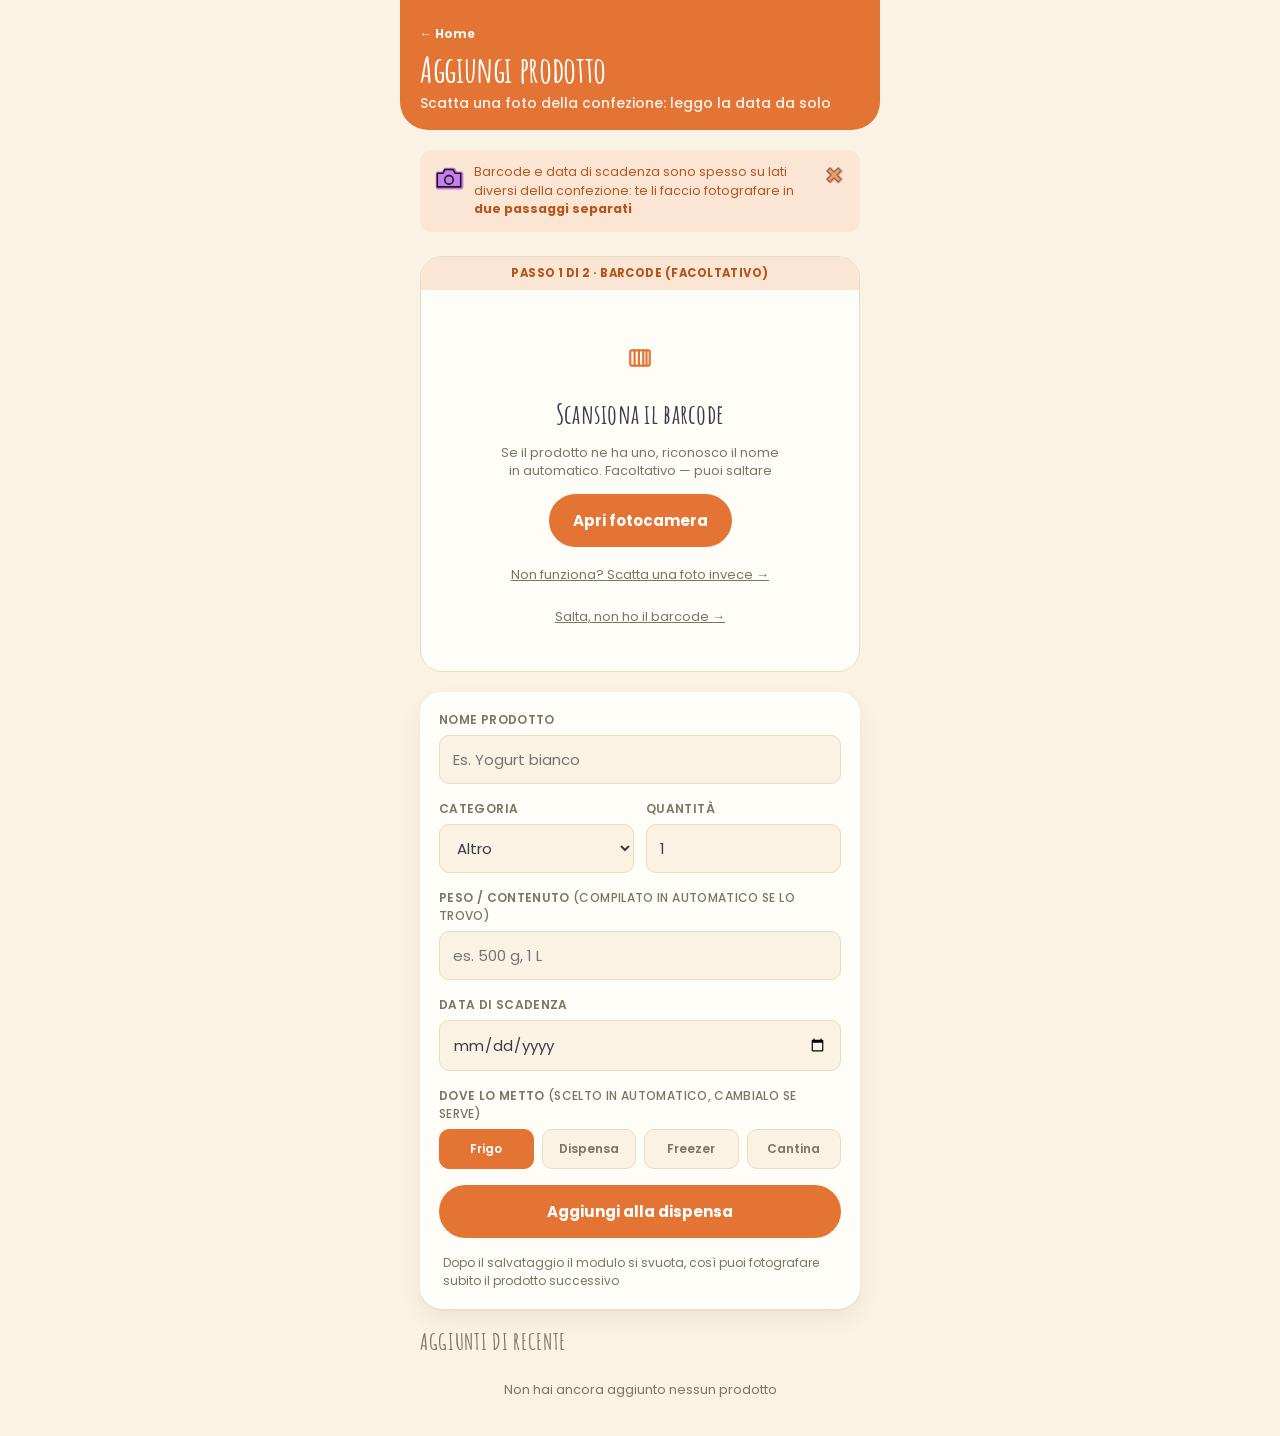
==== commit 50b2d04b: "Tolta la striscia a quadretti dalle intestazioni; foto prodotto da Open Food Facts (aggiungi, cassa," ====
--- a/aggiungi-prodotto.html
+++ b/aggiungi-prodotto.html
@@ -322,7 +322,7 @@
     background: var(--accent-soft);
   }
 
-  .barcode-status.found { background: var(--blue-soft, #E3ECF5); color: #3F6A93; font-size: 14px; font-weight: 700; }
+  .barcode-status.found { background: var(--blue-soft, #DCE8F7); color: #3F6A93; font-size: 14px; font-weight: 700; }
 
   .spinner {
     width: 15px;
@@ -607,7 +607,7 @@
 <script src="date-picker.js?v=9"></script>
 <link rel="preconnect" href="https://fonts.googleapis.com">
 <link href="https://fonts.googleapis.com/css2?family=Amatic+SC:wght@700&family=Poppins:wght@400;500;600;700&display=swap" rel="stylesheet">
-<link rel="stylesheet" href="theme.css?v=5">
+<link rel="stylesheet" href="theme.css?v=10">
 <link rel="icon" type="image/svg+xml" href="assets/logo.svg">
 <link rel="apple-touch-icon" href="assets/icon-180.png">
 <link rel="manifest" href="manifest.webmanifest">
@@ -1114,6 +1114,14 @@
   const nodbThumb = document.getElementById('nodb-thumb');
   const nodbStatus = document.getElementById('nodb-status');
   let productPhoto = null;
+  let currentImage = '';
+  function showOffPhoto(url) {
+    let el = document.getElementById('off-photo');
+    if (!url) { if (el) el.remove(); return; }
+    if (!el) { el = document.createElement('img'); el.id = 'off-photo'; el.alt = ''; el.style.cssText = 'width:84px;height:84px;object-fit:contain;background:#fff;border:1px solid var(--border);border-radius:14px;display:block;margin:10px auto 0;'; barcodeResultStatus.after(el); }
+    el.onerror = () => { el.remove(); currentImage = ''; };
+    el.src = url;
+  }
 
   function showNoDb() {
     nodbPanel.style.display = 'block';
@@ -1224,7 +1232,7 @@
   }
 
   function lookupOpenFoodFacts(barcode) {
-    currentBarcode = barcode;
+    currentBarcode = barcode; currentImage = '';
     barcodeResultStatus.classList.remove('found');
     barcodeResultText.textContent = 'Codice letto, riconosco il prodotto...';
 
@@ -1232,6 +1240,8 @@
       // posizione e categoria scelte in automatico (modificabili più sotto)
       setLocation(info.location);
       currentDiet = info.diet || null;
+      currentImage = info.image || '';
+      showOffPhoto(currentImage);
       if (info.weight && !productWeightInput.value.trim()) productWeightInput.value = info.weight;
       window.ProductRules.dietCheck(info).then((chk) => window.ProductRules.showDietAlert(info.name, chk));
       if (productCategoryInput.querySelector('option[value="' + info.category + '"]')) productCategoryInput.value = info.category;
@@ -1521,11 +1531,12 @@
       addedAt: new Date().toISOString()
     };
     if (productPhoto) product.photo = productPhoto;
+    else if (currentImage) product.photo = currentImage;
     const weight = productWeightInput.value.trim();
     if (weight) product.weight = weight;
     if (currentDiet) product.diet = currentDiet;
 
-    if (currentBarcode) window.ProductRules.remember(currentBarcode, { name, category: product.category, location: product.location, src: 'user', weight, diet: currentDiet });
+    if (currentBarcode) window.ProductRules.remember(currentBarcode, { name, category: product.category, location: product.location, src: 'user', weight, diet: currentDiet, image: currentImage });
     saveBtn.disabled = true;
     const products = await loadProducts();
     products.push(product);
--- a/theme.css
+++ b/theme.css
@@ -18,11 +18,11 @@
 
   --blue: #A8C0D8;
   --blue-deep: #6F94BA;
-  --blue-soft: #E3ECF5;
+  --blue-soft: #DCE8F7;
 
   --ok: #6F94BA;            /* "tutto ok" = azzurro */
   --ok-ink: #3F6A94;
-  --ok-soft: #E3ECF5;
+  --ok-soft: #DCE8F7;
   --warning: #A9741A;
   --warning-soft: #FAEBC9;
   --danger: #A63A40;
@@ -47,13 +47,8 @@
 .eco-stat .num, .stat-num, .stat .num { font-size: var(--fs-num) !important; line-height: 1 !important; font-weight: 700; }
 .sr-only { font-size: 1px !important; }
 
-/* quadretti azzurri (gingham) sotto le intestazioni */
-header::after {
-  content: ''; display: block; height: 10px; margin: 14px -20px -16px;
-  background-color: var(--surface);
-  background-image: linear-gradient(90deg, rgba(168,192,216,.65) 50%, transparent 50%), linear-gradient(rgba(168,192,216,.65) 50%, transparent 50%);
-  background-size: 14px 14px;
-}
+/* intestazioni delle pagine: angoli di sotto arrotondati (niente piu' striscia a quadretti) */
+header { border-radius: 0 0 28px 28px; }
 
 /* schede morbide */
 .method-card, .chart-card, .card, .product-row, .item-row, .urgent-card, .eco-card, .intro, .scan-row, .tutorial-step, .step-card, .form-card {
@@ -71,11 +66,11 @@
 
 /* --- Stile "colorato" (ispirato al riferimento Aptivo): fondo crema, tasselli pieni, forme morbide --- */
 :root {
-  --tile-blue: #5B84AD;
+  --tile-blue: #3E7CC9;
   --tile-orange: #E37434;
-  --tile-green: #5F8A47;
-  --tile-purple: #8B7FC4;
-  --tile-pink: #C9587A;
+  --tile-green: #2FA566;
+  --tile-purple: #7B5CD6;
+  --tile-pink: #E8508A;
   --tile-yellow: #E8B04A;
   --radius: 22px;
 }
@@ -100,10 +95,10 @@
    Ogni pagina ha un colore (classe sul <body>): arancio, blu, verde, viola, rosa.
    ===================================================================== */
 body.pg-orange { --hdr: #E37434; --hdr-soft: #FBE5D4; }
-body.pg-blue   { --hdr: #5B84AD; --hdr-soft: #E3ECF5; }
-body.pg-green  { --hdr: #5F8A47; --hdr-soft: #E1EDD8; }
-body.pg-purple { --hdr: #8B7FC4; --hdr-soft: #E8E5F5; }
-body.pg-pink   { --hdr: #C9587A; --hdr-soft: #F6DDE5; }
+body.pg-blue   { --hdr: #3E7CC9; --hdr-soft: #DCE8F7; }
+body.pg-green  { --hdr: #2FA566; --hdr-soft: #D5F0E1; }
+body.pg-purple { --hdr: #7B5CD6; --hdr-soft: #E6DFF7; }
+body.pg-pink   { --hdr: #E8508A; --hdr-soft: #FADCE8; }
 body { --hdr: #E37434; --hdr-soft: #FBE5D4; }
 
 /* intestazione: fascia colorata con testo bianco, quadretti azzurri sotto */
@@ -126,7 +121,7 @@
 /* tasselli (schede del menù "Come vuoi aggiungere?"), con gli occhietti dello Stipino */
 .method-card.tile { border: none; color: #fff; box-shadow: var(--shadow-card); position: relative; border-radius: 22px; padding: 22px 18px 18px; }
 .method-card.tile-orange { background: #E37434; }
-.method-card.tile-blue { background: #5B84AD; }
+.method-card.tile-blue { background: #3E7CC9; }
 .method-card.tile .method-body h2 { color: #fff; font-size: 30px !important; }
 .method-card.tile .method-body p { color: rgba(255, 255, 255, .94); }
 .method-card.tile .method-icon { background: rgba(255, 255, 255, .24); border-radius: 16px; }
@@ -137,8 +132,8 @@
 .method-card.tile::before,
 body.pg-scontrino .capture-card::before,
 body.pg-cassa .intro::before {
-  content: ''; position: absolute; left: 50%; top: -17px; width: 62px; height: 34px; transform: translateX(-50%);
-  background: url("data:image/svg+xml,%3Csvg xmlns='http://www.w3.org/2000/svg' viewBox='0 0 62 34'%3E%3Cg stroke='%233B3A4A' stroke-width='2.4' stroke-linecap='round'%3E%3Cline x1='9' y1='6' x2='6' y2='1.5'/%3E%3Cline x1='15' y1='4.5' x2='14' y2='0.5'/%3E%3Cline x1='21' y1='5' x2='22' y2='1'/%3E%3Cline x1='41' y1='5' x2='40' y2='1'/%3E%3Cline x1='47' y1='4.5' x2='48' y2='0.5'/%3E%3Cline x1='53' y1='6' x2='56' y2='1.5'/%3E%3C/g%3E%3Ccircle cx='16' cy='20' r='13' fill='%23fff' stroke='%233B3A4A' stroke-width='2.4'/%3E%3Ccircle cx='47' cy='20' r='13' fill='%23fff' stroke='%233B3A4A' stroke-width='2.4'/%3E%3Ccircle cx='18' cy='23' r='7.5' fill='%232A2A33'/%3E%3Ccircle cx='49' cy='23' r='7.5' fill='%232A2A33'/%3E%3Ccircle cx='21' cy='20' r='2.4' fill='%23fff'/%3E%3Ccircle cx='52' cy='20' r='2.4' fill='%23fff'/%3E%3C/svg%3E") center / contain no-repeat;
+  content: ''; position: absolute; left: 50%; top: -17px; width: 80px; height: 32px; transform: translateX(-50%);
+  background: url('assets/occhi-centro.svg') center / contain no-repeat;
   pointer-events: none;
 }
 body.pg-scontrino .capture-card, body.pg-cassa .intro { position: relative; overflow: visible !important; }
@@ -155,7 +150,7 @@
 .zone-icon.zi-frigo { background: #DCE8F4 !important; }
 .zone-icon.zi-freezer { background: #D7EEF0 !important; }
 .zone-icon.zi-dispensa { background: #FAEBC9 !important; }
-.zone-icon.zi-cantina { background: #E8E5F5 !important; }
+.zone-icon.zi-cantina { background: #E6DFF7 !important; }
 .sort-tab.active { background: var(--hdr) !important; border-color: var(--hdr) !important; color: #fff !important; }
 .fab { background: var(--accent) !important; box-shadow: 0 6px 16px rgba(227, 116, 52, .4) !important; }
 .product-row, .item-row { border-radius: 18px; border-color: transparent !important; }
@@ -169,11 +164,11 @@
 
 /* categorie in pillole colorate a rotazione */
 .category-chip { border-color: transparent !important; }
-.category-chip:nth-child(5n+1) { background: #E3ECF5 !important; }
+.category-chip:nth-child(5n+1) { background: #DCE8F7 !important; }
 .category-chip:nth-child(5n+2) { background: #FAEBC9 !important; }
-.category-chip:nth-child(5n+3) { background: #E1EDD8 !important; }
-.category-chip:nth-child(5n+4) { background: #E8E5F5 !important; }
-.category-chip:nth-child(5n+5) { background: #F6DDE5 !important; }
+.category-chip:nth-child(5n+3) { background: #D5F0E1 !important; }
+.category-chip:nth-child(5n+4) { background: #E6DFF7 !important; }
+.category-chip:nth-child(5n+5) { background: #FADCE8 !important; }
 .toggle.on { background: var(--hdr) !important; }
 body.pg-purple .section-label { color: var(--hdr); }
 .location-pill.selected, .date-chip.selected, .quick-date-chip.selected, .pill.sel { background: var(--hdr) !important; border-color: var(--hdr) !important; color: #fff !important; }
@@ -201,3 +196,13 @@
 .intro .icon img { width: 76px; height: 76px; }
 .tip-icon img.ic { width: 30px; height: 30px; margin: 0; }
 .category-chip img.ic { width: 24px; height: 24px; margin: -4px 2px -4px -4px; vertical-align: middle; }
+
+/* Lo Stipino e' una nuvoletta di polvere: aloni e granelli che si staccano dal corpo */
+.dusty { position: relative; display: inline-block; isolation: isolate; }
+.dusty::before {
+  content: ''; position: absolute; inset: -27.8%; z-index: -1; pointer-events: none;
+  background: url('assets/polvere.svg') center / 100% 100% no-repeat;
+  animation: dust-drift 7s ease-in-out infinite alternate;
+}
+@keyframes dust-drift { from { transform: scale(.97) rotate(-2deg); opacity: .85; } to { transform: scale(1.04) rotate(3deg); opacity: 1; } }
+@media (prefers-reduced-motion: reduce) { .dusty::before { animation: none; } }
